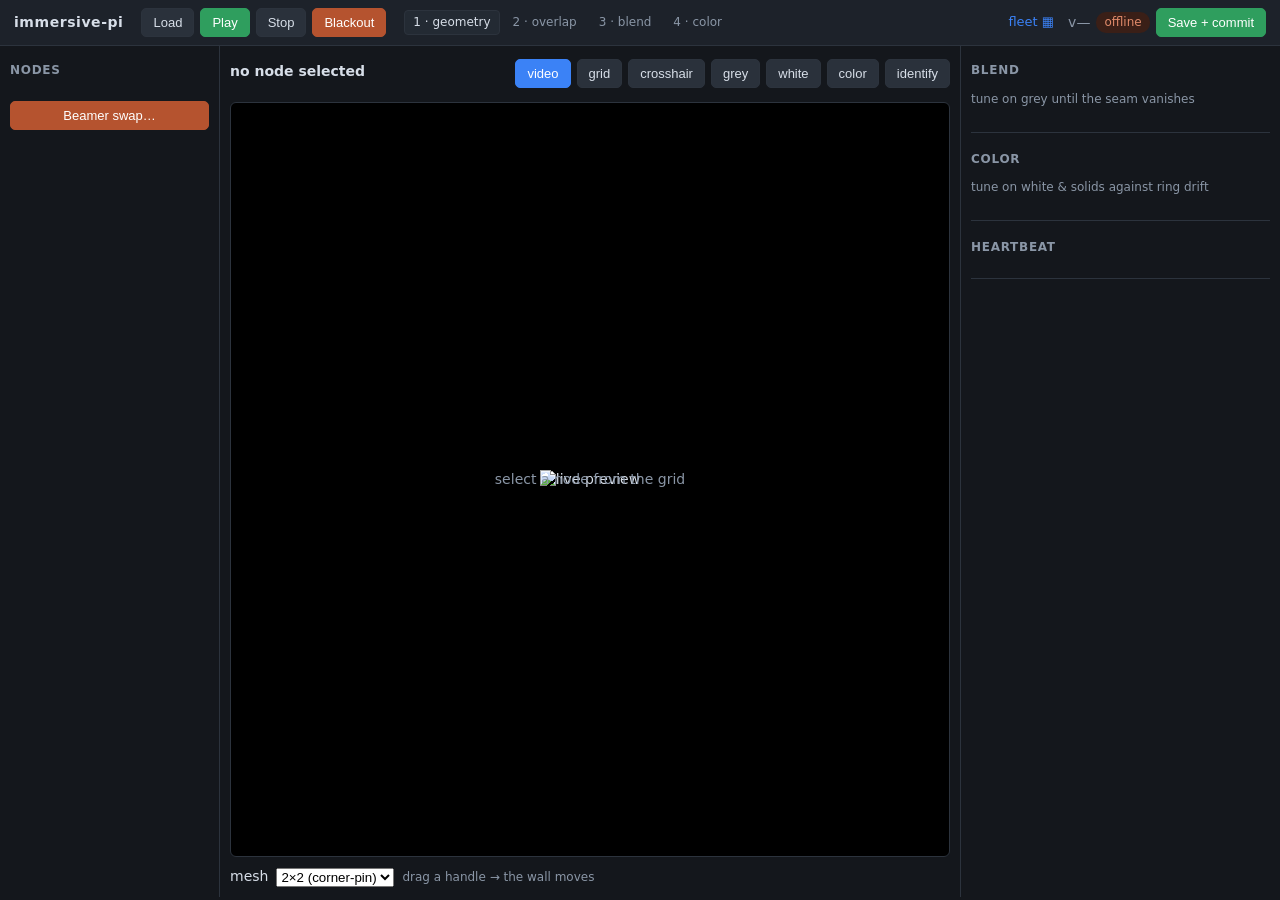
==== control-node/web/index.html @ 5a0220b3 "immersive-pi: multi-projector 360 display on a Raspberry Pi cluster Real-time GLES2 warp/blend/colou" ====
<!DOCTYPE html>
<html lang="en">
<head>
<meta charset="utf-8" />
<meta name="viewport" content="width=device-width, initial-scale=1, maximum-scale=1, user-scalable=no" />
<title>immersive-pi · calibration</title>
<link rel="stylesheet" href="style.css" />
</head>
<body>
<header id="topbar">
  <div class="brand">immersive-pi</div>
  <div class="show-controls">
    <button data-show="prepare">Load</button>
    <button data-show="play" class="go">Play</button>
    <button data-show="stop">Stop</button>
    <button data-show="blackout" class="warn">Blackout</button>
  </div>
  <div class="calib-order" title="In-room calibration order">
    <span data-step="geometry" class="active">1 · geometry</span>
    <span data-step="overlap">2 · overlap</span>
    <span data-step="blend">3 · blend</span>
    <span data-step="color">4 · color</span>
  </div>
  <div class="save-controls">
    <a href="dashboard.html" class="fleet-link" title="Fleet heartbeat dashboard">fleet ▦</a>
    <span id="version">v—</span>
    <span id="conn" class="conn down">offline</span>
    <button id="save" class="go">Save + commit</button>
  </div>
</header>

<main>
  <!-- left: live preview grid of every node -->
  <aside id="grid">
    <h2>Nodes</h2>
    <div id="thumbs"></div>
    <button id="swap" class="warn" title="Recalibrate one swapped projector; the other entries never change">Beamer swap…</button>
  </aside>

  <!-- center: selected node editor -->
  <section id="editor">
    <div id="editor-head">
      <h2 id="sel-title">no node selected</h2>
      <div id="patterns">
        <button data-pat="video" class="active">video</button>
        <button data-pat="grid">grid</button>
        <button data-pat="crosshair">crosshair</button>
        <button data-pat="grey">grey</button>
        <button data-pat="white">white</button>
        <button data-pat="color">color</button>
        <button id="identify" title="Flash this projector white">identify</button>
      </div>
    </div>
    <div id="stage">
      <img id="backdrop" alt="live preview" />
      <canvas id="mesh-canvas"></canvas>
      <div id="no-sel">select a node from the grid</div>
    </div>
    <div id="mesh-res">
      mesh
      <select id="res-select">
        <option value="2x2">2×2 (corner-pin)</option>
        <option value="3x3">3×3</option>
        <option value="4x4">4×4</option>
        <option value="6x6">6×6</option>
        <option value="8x8">8×8</option>
      </select>
      <span class="hint">drag a handle → the wall moves</span>
    </div>
  </section>

  <!-- right: blend + color editors -->
  <aside id="params">
    <section class="panel" id="panel-blend">
      <h2>Blend</h2>
      <p class="hint">tune on grey until the seam vanishes</p>
      <div id="blend-edges"></div>
    </section>
    <section class="panel" id="panel-color">
      <h2>Color</h2>
      <p class="hint">tune on white &amp; solids against ring drift</p>
      <div id="color-controls"></div>
    </section>
    <section class="panel" id="panel-hb">
      <h2>Heartbeat</h2>
      <pre id="hb"></pre>
    </section>
  </aside>
</main>

<script src="app.js"></script>
</body>
</html>
---- control-node/web/style.css ----
:root {
  --bg: #14171c; --panel: #1d222a; --line: #2c333d; --ink: #d7dee8;
  --dim: #8a96a6; --go: #2f9e5e; --warn: #b5532f; --sel: #3b82f6;
}
* { box-sizing: border-box; }
html, body { margin: 0; height: 100%; background: var(--bg); color: var(--ink);
  font: 14px/1.4 system-ui, sans-serif; -webkit-user-select: none; user-select: none; }

#topbar { display: flex; align-items: center; gap: 18px; padding: 8px 14px;
  background: var(--panel); border-bottom: 1px solid var(--line); }
.brand { font-weight: 700; letter-spacing: .04em; }
.show-controls, .save-controls, #patterns { display: flex; gap: 6px; align-items: center; }
.save-controls { margin-left: auto; }
.calib-order { display: flex; gap: 4px; font-size: 12px; color: var(--dim); }
.calib-order span { padding: 3px 8px; border-radius: 4px; border: 1px solid transparent; }
.calib-order span.active { color: var(--ink); border-color: var(--line); background: #232a33; }

button { background: #2a313b; color: var(--ink); border: 1px solid var(--line);
  border-radius: 5px; padding: 6px 11px; cursor: pointer; font-size: 13px; }
button:hover { border-color: #46505d; }
button.active { background: var(--sel); border-color: var(--sel); color: #fff; }
button.go { background: var(--go); border-color: var(--go); color: #fff; }
button.warn { background: var(--warn); border-color: var(--warn); color: #fff; }

#version { color: var(--dim); font-variant-numeric: tabular-nums; }
.fleet-link { color: var(--sel); text-decoration: none; font-size: 13px; padding: 4px 8px; }
.fleet-link:hover { text-decoration: underline; }
.conn { font-size: 12px; padding: 2px 8px; border-radius: 10px; }
.conn.up { background: #14361f; color: #5fd693; }
.conn.down { background: #3a1f17; color: #e08a6a; }

main { display: grid; grid-template-columns: 220px 1fr 320px; height: calc(100% - 49px); }
aside, section { overflow: auto; }
#grid { border-right: 1px solid var(--line); padding: 10px; }
#params { border-left: 1px solid var(--line); padding: 10px; }
h2 { font-size: 12px; text-transform: uppercase; letter-spacing: .06em; color: var(--dim);
  margin: 6px 0 10px; }

#thumbs { display: flex; flex-direction: column; gap: 8px; }
.thumb { position: relative; border: 2px solid var(--line); border-radius: 6px;
  overflow: hidden; cursor: pointer; background: #000; aspect-ratio: 16/9; }
.thumb.sel { border-color: var(--sel); }
.thumb img { width: 100%; height: 100%; object-fit: cover; display: block; }
.thumb .lbl { position: absolute; left: 4px; bottom: 3px; font-size: 11px;
  background: #000a; padding: 1px 5px; border-radius: 3px; }
.thumb .dot { position: absolute; right: 5px; top: 5px; width: 8px; height: 8px;
  border-radius: 50%; background: #555; }
.thumb .dot.ok { background: #4fd07f; } .thumb .dot.bad { background: #e0613a; }
#swap { margin-top: 12px; width: 100%; }

#editor { display: flex; flex-direction: column; padding: 10px; }
#editor-head { display: flex; align-items: center; justify-content: space-between; gap: 10px; }
#sel-title { color: var(--ink); font-size: 14px; text-transform: none; letter-spacing: 0; }
#stage { position: relative; flex: 1; margin: 10px 0; background: #000;
  border: 1px solid var(--line); border-radius: 6px; min-height: 240px;
  display: flex; align-items: center; justify-content: center; }
#backdrop { max-width: 100%; max-height: 100%; display: block; image-rendering: pixelated; }
#mesh-canvas { position: absolute; inset: 0; width: 100%; height: 100%; touch-action: none; }
#no-sel { position: absolute; color: var(--dim); }
#mesh-res { display: flex; gap: 8px; align-items: center; }
.hint { color: var(--dim); font-size: 12px; }

.panel { border-bottom: 1px solid var(--line); padding-bottom: 12px; margin-bottom: 12px; }
.edge { border: 1px solid var(--line); border-radius: 6px; padding: 8px; margin-bottom: 8px; }
.edge h3 { margin: 0 0 6px; font-size: 12px; color: var(--ink); text-transform: capitalize; }
.row { display: grid; grid-template-columns: 64px 1fr 48px; gap: 8px; align-items: center;
  margin: 4px 0; }
.row label { font-size: 12px; color: var(--dim); }
.row input[type=range] { width: 100%; }
.row .val { font-size: 12px; text-align: right; font-variant-numeric: tabular-nums; }
.swatch { display: flex; gap: 6px; align-items: center; margin: 6px 0; }
#hb { font-size: 11px; color: var(--dim); white-space: pre-wrap; margin: 0; }
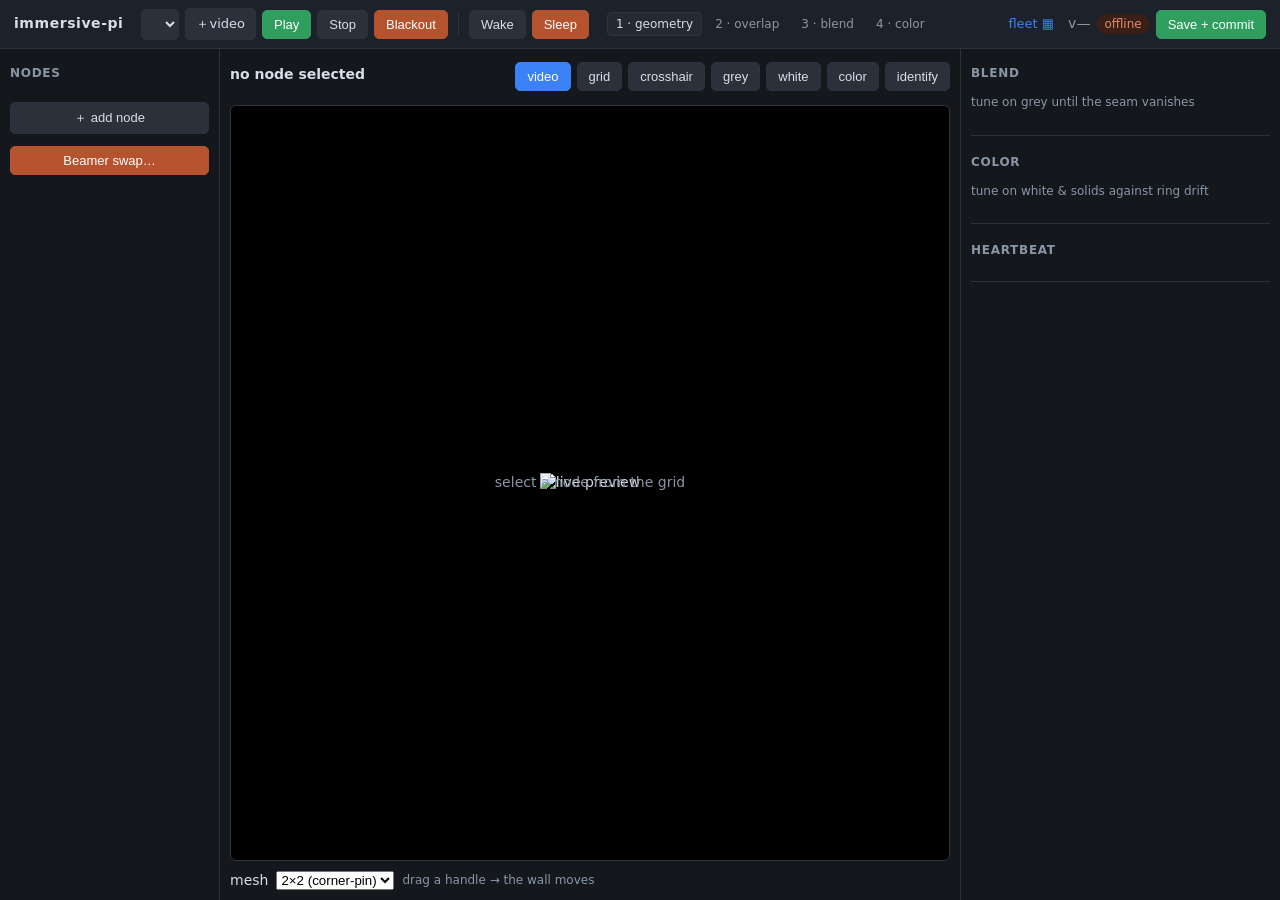
==== commit 7f0566a7: "web console: video picker + upload, always-on test clip, node roster + IPs The website is now the fu" ====
--- a/control-node/web/index.html
+++ b/control-node/web/index.html
@@ -10,10 +10,16 @@
 <header id="topbar">
   <div class="brand">immersive-pi</div>
   <div class="show-controls">
-    <button data-show="prepare">Load</button>
+    <select id="media-select" title="Video to play"></select>
+    <label class="upload-btn" title="Upload a video">＋video
+      <input type="file" id="upload-input" accept="video/mp4,video/quicktime,video/x-matroska,.mp4,.mov,.mkv,.h264" hidden />
+    </label>
     <button data-show="play" class="go">Play</button>
     <button data-show="stop">Stop</button>
     <button data-show="blackout" class="warn">Blackout</button>
+    <span class="sep"></span>
+    <button data-show="wake" title="Wake the room">Wake</button>
+    <button data-show="hibernate" class="warn" title="Sleep the room (power down)">Sleep</button>
   </div>
   <div class="calib-order" title="In-room calibration order">
     <span data-step="geometry" class="active">1 · geometry</span>
@@ -34,6 +40,7 @@
   <aside id="grid">
     <h2>Nodes</h2>
     <div id="thumbs"></div>
+    <button id="add-node" title="Add a node to the room">＋ add node</button>
     <button id="swap" class="warn" title="Recalibrate one swapped projector; the other entries never change">Beamer swap…</button>
   </aside>
 
--- a/control-node/web/style.css
+++ b/control-node/web/style.css
@@ -21,6 +21,22 @@
 button.active { background: var(--sel); border-color: var(--sel); color: #fff; }
 button.go { background: var(--go); border-color: var(--go); color: #fff; }
 button.warn { background: var(--warn); border-color: var(--warn); color: #fff; }
+#media-select { background: #2a313b; color: var(--ink); border: 1px solid var(--line);
+  border-radius: 5px; padding: 6px 8px; font-size: 13px; max-width: 220px; }
+.show-controls .sep { width: 1px; height: 22px; background: var(--line); margin: 0 4px; }
+.upload-btn { background: #2a313b; color: var(--ink); border: 1px solid var(--line);
+  border-radius: 5px; padding: 6px 10px; font-size: 13px; cursor: pointer; }
+.upload-btn:hover { border-color: #46505d; }
+
+.node-row { display: flex; flex-direction: column; gap: 3px; }
+.node-admin { display: flex; gap: 4px; align-items: center; }
+.node-admin .ip { flex: 1; min-width: 0; background: #1a1f27; color: var(--ink);
+  border: 1px solid var(--line); border-radius: 4px; padding: 3px 6px; font-size: 11px;
+  font-variant-numeric: tabular-nums; }
+.node-admin .rm { padding: 2px 8px; line-height: 1; color: #e08a6a; border-color: var(--line);
+  background: #2a313b; }
+.node-admin .rm:hover { background: var(--warn); color: #fff; border-color: var(--warn); }
+#add-node { width: 100%; margin-top: 10px; }
 
 #version { color: var(--dim); font-variant-numeric: tabular-nums; }
 .fleet-link { color: var(--sel); text-decoration: none; font-size: 13px; padding: 4px 8px; }
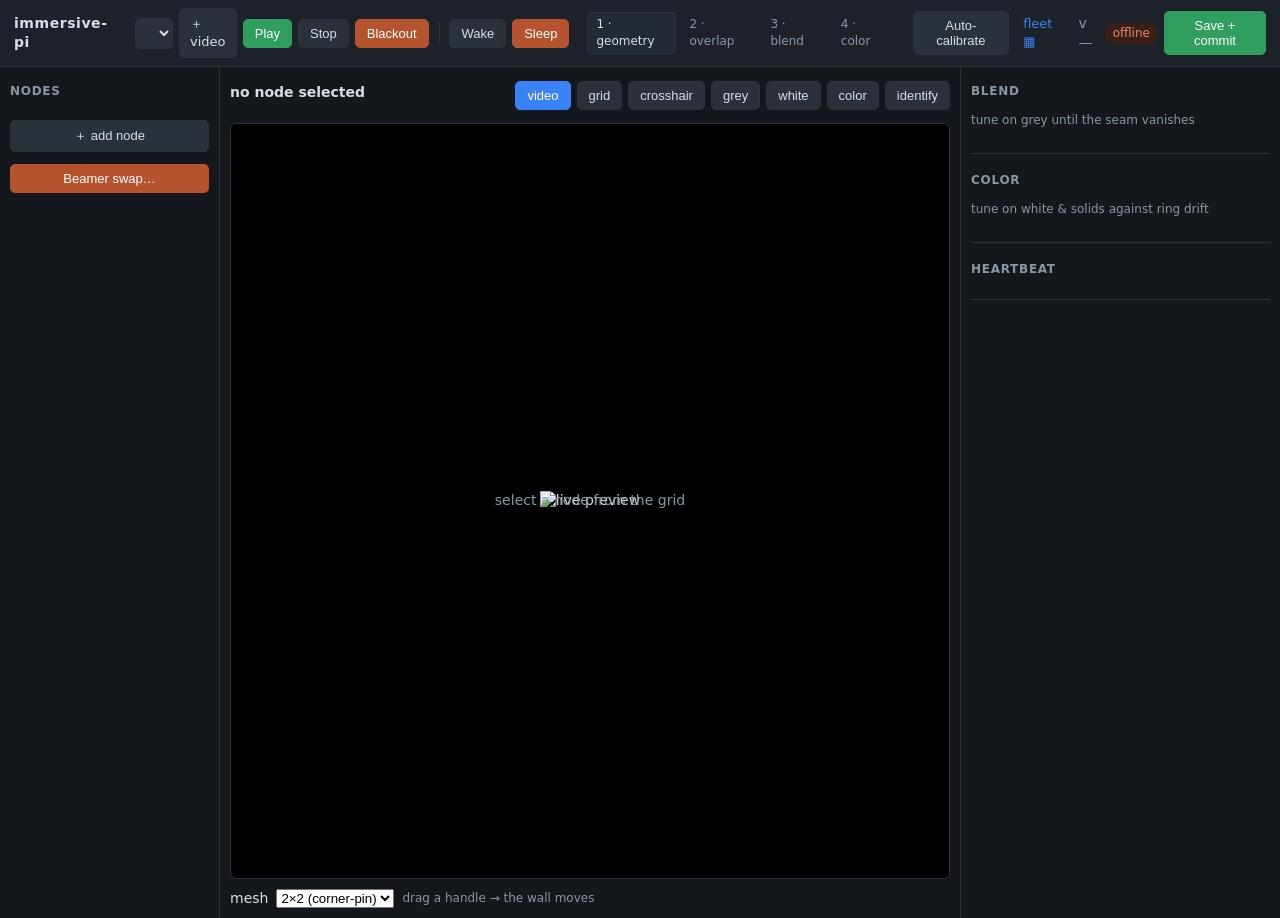
==== commit 1d56fc88: "website-only: auto-calibrate from the site + docs purged of shell - auto-calibration is now a websit" ====
--- a/control-node/web/index.html
+++ b/control-node/web/index.html
@@ -28,6 +28,7 @@
     <span data-step="color">4 · color</span>
   </div>
   <div class="save-controls">
+    <button id="autocalib" title="Structured-light auto-calibration (needs a camera on the control node)">Auto-calibrate</button>
     <a href="dashboard.html" class="fleet-link" title="Fleet heartbeat dashboard">fleet ▦</a>
     <span id="version">v—</span>
     <span id="conn" class="conn down">offline</span>
@@ -38,6 +39,10 @@
 <main>
   <!-- left: live preview grid of every node -->
   <aside id="grid">
+    <div id="pending-wrap" hidden>
+      <h2>Pending enrollment</h2>
+      <div id="pending"></div>
+    </div>
     <h2>Nodes</h2>
     <div id="thumbs"></div>
     <button id="add-node" title="Add a node to the room">＋ add node</button>
--- a/control-node/web/style.css
+++ b/control-node/web/style.css
@@ -30,13 +30,24 @@
 
 .node-row { display: flex; flex-direction: column; gap: 3px; }
 .node-admin { display: flex; gap: 4px; align-items: center; }
-.node-admin .ip { flex: 1; min-width: 0; background: #1a1f27; color: var(--ink);
-  border: 1px solid var(--line); border-radius: 4px; padding: 3px 6px; font-size: 11px;
-  font-variant-numeric: tabular-nums; }
+.node-admin .addr { flex: 1; min-width: 0; color: var(--dim); font-size: 11px;
+  font-variant-numeric: tabular-nums; overflow: hidden; text-overflow: ellipsis;
+  white-space: nowrap; }
 .node-admin .rm { padding: 2px 8px; line-height: 1; color: #e08a6a; border-color: var(--line);
   background: #2a313b; }
 .node-admin .rm:hover { background: var(--warn); color: #fff; border-color: var(--warn); }
 #add-node { width: 100%; margin-top: 10px; }
+
+#pending-wrap { margin-bottom: 12px; padding: 8px; border: 1px solid var(--warn);
+  border-radius: 6px; background: #2a1f17; }
+#pending-wrap h2 { color: #e0a86a; margin: 0 0 8px; }
+.pending-row { display: grid; grid-template-columns: 1fr auto; gap: 4px 8px;
+  align-items: center; padding: 6px 0; border-top: 1px solid var(--line); }
+.pending-row:first-child { border-top: none; }
+.pending-id { font-weight: 600; font-size: 13px; }
+.pending-meta { grid-column: 1 / 2; font-size: 11px; color: var(--dim);
+  font-variant-numeric: tabular-nums; word-break: break-all; }
+.pending-row .go { grid-row: 1 / 3; }
 
 #version { color: var(--dim); font-variant-numeric: tabular-nums; }
 .fleet-link { color: var(--sel); text-decoration: none; font-size: 13px; padding: 4px 8px; }
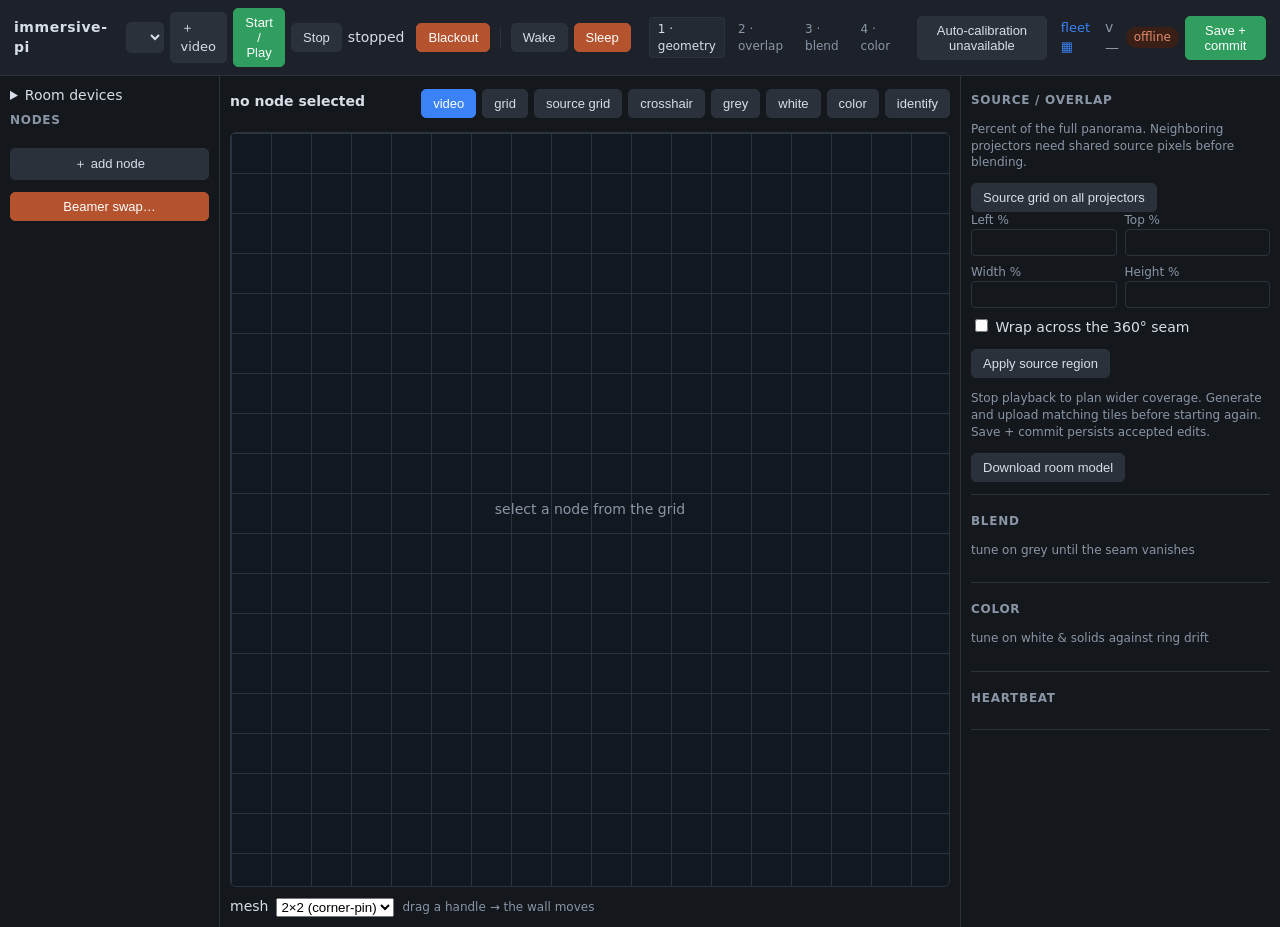
==== commit 184b16ab: "Checkpoint native room playback, phone capture and mapped media Coordinate 1280x800 render nodes wit" ====
--- a/control-node/web/index.html
+++ b/control-node/web/index.html
@@ -12,14 +12,16 @@
   <div class="show-controls">
     <select id="media-select" title="Video to play"></select>
     <label class="upload-btn" title="Upload a video">＋video
-      <input type="file" id="upload-input" accept="video/mp4,video/quicktime,video/x-matroska,.mp4,.mov,.mkv,.h264" hidden />
+      <input type="file" id="upload-input" accept="video/mp4,video/quicktime,video/x-matroska,.mp4,.mov,.mkv,.h264,.json" multiple hidden />
     </label>
-    <button data-show="play" class="go">Play</button>
+    <button data-show="play" class="go">Start / Play</button>
     <button data-show="stop">Stop</button>
+    <span id="playback-status" role="status">stopped</span>
+    <span id="video-resolution"></span>
     <button data-show="blackout" class="warn">Blackout</button>
     <span class="sep"></span>
     <button data-show="wake" title="Wake the room">Wake</button>
-    <button data-show="hibernate" class="warn" title="Sleep the room (power down)">Sleep</button>
+    <button data-show="hibernate" class="warn" title="Stop video and switch off the room projectors">Sleep</button>
   </div>
   <div class="calib-order" title="In-room calibration order">
     <span data-step="geometry" class="active">1 · geometry</span>
@@ -28,7 +30,8 @@
     <span data-step="color">4 · color</span>
   </div>
   <div class="save-controls">
-    <button id="autocalib" title="Structured-light auto-calibration (needs a camera on the control node)">Auto-calibrate</button>
+    <button id="autocalib" disabled title="The legacy scanner is retired. Seamcal is experimental; a validated automatic phone-scan workflow is still in development.">Auto-calibration unavailable</button>
+    <button id="download-calibration-draft" hidden>Download calibration draft</button>
     <a href="dashboard.html" class="fleet-link" title="Fleet heartbeat dashboard">fleet ▦</a>
     <span id="version">v—</span>
     <span id="conn" class="conn down">offline</span>
@@ -37,12 +40,24 @@
 </header>
 
 <main>
-  <!-- left: live preview grid of every node -->
+  <!-- Node health and room controls -->
   <aside id="grid">
     <div id="pending-wrap" hidden>
       <h2>Pending enrollment</h2>
       <div id="pending"></div>
     </div>
+    <details id="room-devices"><summary>Room devices</summary>
+    <div id="device-status" role="status">Not configured</div>
+    <div id="device-controls">
+      <button data-device="panorama" data-action="on">Panorama on</button>
+      <button data-device="panorama" data-action="off">Panorama off</button>
+      <button data-device="praesi" data-action="on">Presentation on</button>
+      <button data-device="praesi" data-action="off">Presentation off</button>
+      <button data-device="curtain/1" data-action="auf">Left curtain open</button>
+      <button data-device="curtain/1" data-action="zu">Left curtain close</button>
+      <button data-device="curtain/2" data-action="auf">Right curtain open</button>
+      <button data-device="curtain/2" data-action="zu">Right curtain close</button>
+    </div><div id="projector-list"></div></details>
     <h2>Nodes</h2>
     <div id="thumbs"></div>
     <button id="add-node" title="Add a node to the room">＋ add node</button>
@@ -56,6 +71,7 @@
       <div id="patterns">
         <button data-pat="video" class="active">video</button>
         <button data-pat="grid">grid</button>
+        <button data-pat="source-grid" title="Matching panorama coordinates share colors and grid lines, including the 360° seam">source grid</button>
         <button data-pat="crosshair">crosshair</button>
         <button data-pat="grey">grey</button>
         <button data-pat="white">white</button>
@@ -64,7 +80,6 @@
       </div>
     </div>
     <div id="stage">
-      <img id="backdrop" alt="live preview" />
       <canvas id="mesh-canvas"></canvas>
       <div id="no-sel">select a node from the grid</div>
     </div>
@@ -83,6 +98,25 @@
 
   <!-- right: blend + color editors -->
   <aside id="params">
+    <section class="panel" id="panel-source">
+      <h2>Source / overlap</h2>
+      <p class="hint">Percent of the full panorama. Neighboring projectors need shared source pixels before blending.</p>
+      <button id="room-source-grid" type="button">Source grid on all projectors</button>
+      <form id="source-form">
+        <div class="source-fields">
+          <label>Left % <input id="source-x" type="number" step="any" required></label>
+          <label>Top % <input id="source-y" type="number" step="any" required></label>
+          <label>Width % <input id="source-w" type="number" step="any" min="0" max="100" required></label>
+          <label>Height % <input id="source-h" type="number" step="any" min="0" max="100" required></label>
+        </div>
+        <label><input id="source-wrap" type="checkbox"> Wrap across the 360° seam</label>
+        <p id="source-angle" class="hint"></p>
+        <button id="source-apply" type="submit">Apply source region</button>
+      </form>
+      <p id="source-status" role="status"></p>
+      <p class="hint">Stop playback to plan wider coverage. Generate and upload matching tiles before starting again. Save + commit persists accepted edits.</p>
+      <button id="download-room-model" type="button">Download room model</button>
+    </section>
     <section class="panel" id="panel-blend">
       <h2>Blend</h2>
       <p class="hint">tune on grey until the seam vanishes</p>
--- a/control-node/web/style.css
+++ b/control-node/web/style.css
@@ -73,6 +73,7 @@
 .thumb .dot { position: absolute; right: 5px; top: 5px; width: 8px; height: 8px;
   border-radius: 50%; background: #555; }
 .thumb .dot.ok { background: #4fd07f; } .thumb .dot.bad { background: #e0613a; }
+.thumb .dot.idle { background: #ddb754; }
 #swap { margin-top: 12px; width: 100%; }
 
 #editor { display: flex; flex-direction: column; padding: 10px; }
@@ -97,3 +98,12 @@
 .row .val { font-size: 12px; text-align: right; font-variant-numeric: tabular-nums; }
 .swatch { display: flex; gap: 6px; align-items: center; margin: 6px 0; }
 #hb { font-size: 11px; color: var(--dim); white-space: pre-wrap; margin: 0; }
+.source-fields { display: grid; grid-template-columns: 1fr 1fr; gap: 8px; margin-bottom: 8px; }
+.source-fields label { display: flex; flex-direction: column; font-size: 12px; color: var(--dim); }
+.source-fields input { width: 100%; min-width: 0; padding: 5px; background: var(--bg); color: var(--ink); border: 1px solid var(--line); border-radius: 4px; }
+#source-status { overflow-wrap: anywhere; font-size: 12px; }
+
+/* Calibration geometry is local; video stays on the projectors. */
+.thumb { height: 38px; aspect-ratio: auto; }
+.thumb .lbl { position: static; display: block; padding: 10px; background: none; }
+#stage { background-color: #111820; background-image: linear-gradient(#283442 1px, transparent 1px), linear-gradient(90deg, #283442 1px, transparent 1px); background-size: 40px 40px; }
